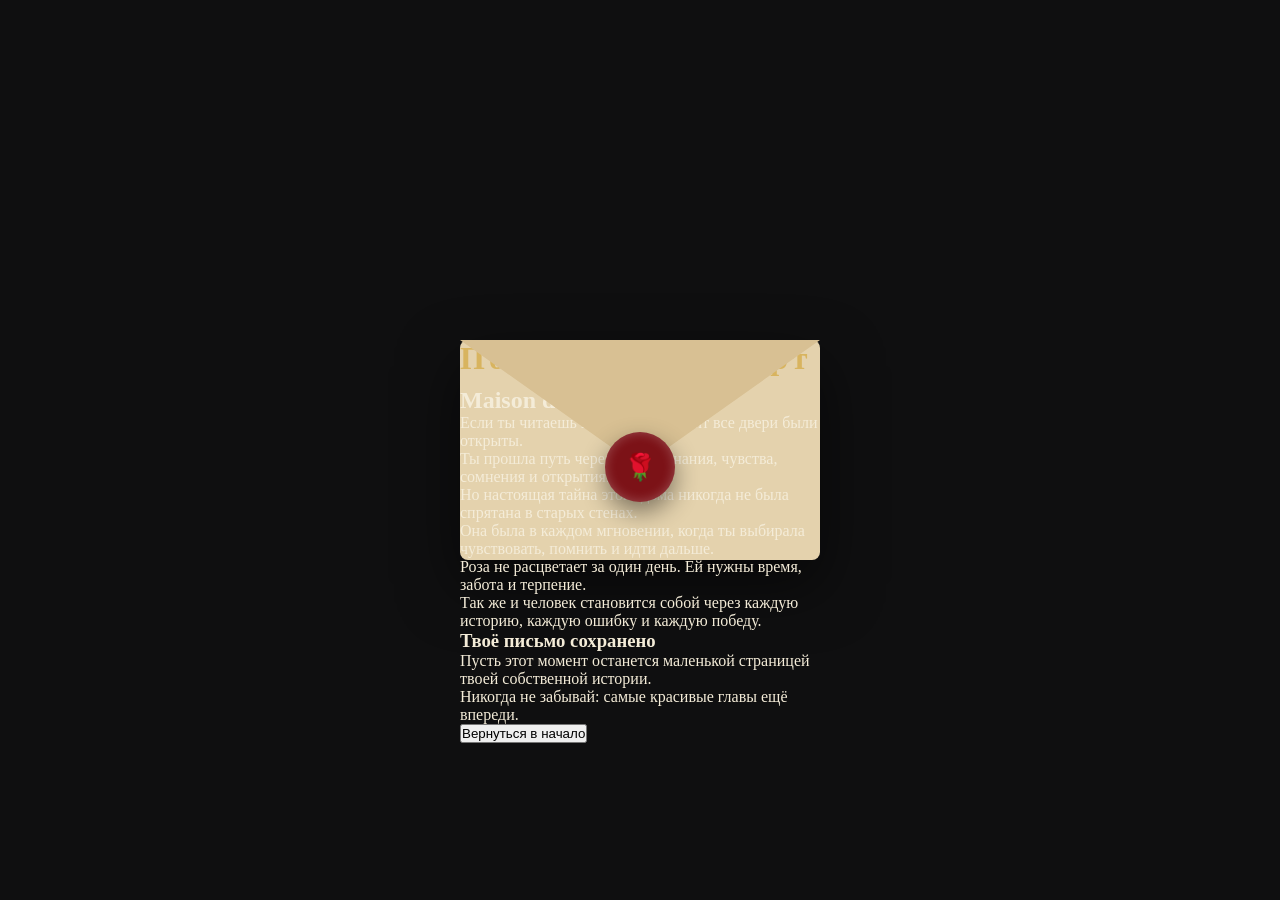
==== final.html @ a85704d3 "Create final.html" ====
<!DOCTYPE html>
<html lang="ru">
<head>
    <meta charset="UTF-8">
    <meta name="viewport" content="width=device-width, initial-scale=1.0">

    <title>Maison de la Rose Noire | Финальное письмо</title>

    <link rel="stylesheet" href="css/missions.css">
</head>

<body>

<div class="mission-wrapper">

    <div class="envelope final-envelope">


        <div class="seal">
            🌹
        </div>


        <div class="paper">


            <h1>Последний конверт</h1>

            <div class="divider"></div>


            <h2>Maison de la Rose Noire</h2>


            <p>
                Если ты читаешь это письмо,
                значит все двери были открыты.
            </p>

            <p>
                Ты прошла путь через воспоминания,
                чувства, сомнения и открытия.
            </p>

            <p>
                Но настоящая тайна этого дома
                никогда не была спрятана в старых стенах.
            </p>

            <p>
                Она была в каждом мгновении,
                когда ты выбирала чувствовать,
                помнить и идти дальше.
            </p>


            <p>
                Роза не расцветает за один день.
                Ей нужны время, забота и терпение.
            </p>

            <p>
                Так же и человек становится собой
                через каждую историю,
                каждую ошибку и каждую победу.
            </p>


            <div class="final-message">

                <h3>Твоё письмо сохранено</h3>

                <p>
                    Пусть этот момент останется
                    маленькой страницей твоей собственной истории.
                </p>

                <p>
                    Никогда не забывай:
                    самые красивые главы ещё впереди.
                </p>

            </div>


            <button class="open-letter" onclick="restartJourney()">
                Вернуться в начало
            </button>


        </div>


    </div>


</div>


<script src="js/missions.js"></script>

</body>
</html>
---- css/missions.css ----
/* ---------- Общие настройки ---------- */

*{
    margin:0;
    padding:0;
    box-sizing:border-box;
}

body{

    font-family: "Georgia", serif;

    background:#0f0f10;

    color:#f4ecd8;

    min-height:100vh;

    display:flex;

    justify-content:center;

    align-items:center;

    overflow-x:hidden;
}

/* ---------- Фон ---------- */

.background{

    position:fixed;

    inset:0;

    background:
    radial-gradient(circle at center,#26221c 0%,#131313 45%,#090909 100%);

    z-index:-2;
}

/* ---------- Контейнер ---------- */

.container{

    width:min(90%,700px);

    text-align:center;

    padding:40px 20px;
}

/* ---------- Заголовок ---------- */

h1{

    color:#d8b45f;

    letter-spacing:4px;

    font-size:2rem;

    margin-bottom:10px;
}

.subtitle{

    color:#b9b1a0;

    margin-bottom:35px;

    text-transform:uppercase;

    letter-spacing:2px;
}

/* ---------- Конверт ---------- */

.envelope{

    width:360px;

    height:220px;

    margin:auto;

    background:#e4d2ad;

    border-radius:8px;

    position:relative;

    box-shadow:
    0 25px 60px rgba(0,0,0,.55);

    transition:.6s;
}

/* верхняя крышка */

.envelope::before{

    content:"";

    position:absolute;

    left:0;

    top:0;

    width:100%;

    height:100%;

    background:#d8c093;

    clip-path:polygon(0 0,100% 0,50% 58%);

}

/* ---------- Печать ---------- */

.seal{

    position:absolute;

    left:50%;

    top:92px;

    transform:translateX(-50%);

    width:70px;

    height:70px;

    border-radius:50%;

    background:#7c1217;

    color:white;

    display:flex;

    justify-content:center;

    align-items:center;

    font-size:26px;

    box-shadow:
    inset 0 0 12px rgba(255,255,255,.25),
    0 10px 25px rgba(0,0,0,.45);

    z-index:5;
}

/* ---------- Кнопка ---------- */

#openBtn{

    position:absolute;

    bottom:-70px;

    left:50%;

    transform:translateX(-50%);

    padding:14px 34px;

    border:none;

    border-radius:40px;

    cursor:pointer;

    background:#b89143;

    color:white;

    font-size:17px;

    transition:.3s;
}

#openBtn:hover{

    background:#d2ad63;

    transform:translateX(-50%) scale(1.05);
}

/* ---------- Письмо ---------- */

.letter{

    display:none;

    margin-top:90px;

    background:linear-gradient(
        180deg,
        #f8efd8 0%,
        #f1e4c3 100%
    );

    color:#2e261d;

    padding:60px;

    border:2px solid #c8a764;

    border-radius:8px;

    box-shadow:
        0 25px 70px rgba(0,0,0,.55),
        inset 0 0 25px rgba(255,255,255,.35);

    text-align:left;

    position:relative;

    overflow:hidden;

}

.letter h2{

    text-align:center;

    color:#7d1b23;

    margin-bottom:20px;
}

blockquote{

    font-style:italic;

    text-align:center;

    margin-bottom:30px;

    color:#555;
}

.letter h3{

    margin-top:25px;

    color:#7d1b23;
}

.letter ul{

    margin:15px 0 0 25px;

    line-height:1.8;
}

.letter p{

    line-height:1.8;
}

/* ---------- Кнопка ---------- */

#acceptBtn{

    margin:40px auto 0;

    display:block;

    padding:14px 34px;

    border:none;

    border-radius:40px;

    background:#7c1217;

    color:white;

    cursor:pointer;

    font-size:16px;

    transition:.3s;
}

#acceptBtn:hover{

    background:#a81d28;
}

/* ---------- Телефон ---------- */

@media(max-width:700px){

.envelope{

width:290px;

height:180px;

}

.letter{

padding:25px;

}

h1{

font-size:1.6rem;

}

}
.nextMission{

display:inline-block;

margin-top:40px;

padding:16px 36px;

background:#b89143;

color:white;

text-decoration:none;

border-radius:40px;

transition:.3s;

font-size:18px;

}

.nextMission:hover{

background:#d5b46c;

transform:scale(1.05);

}
/* ==========================
   Уголки письма
========================== */

.letter{
    position:relative;
    overflow:hidden;
}

.corner{

    position:absolute;

    width:45px;

    height:45px;

    border:2px solid #b89143;

}

.top-left{

    top:15px;
    left:15px;

    border-right:none;
    border-bottom:none;

}

.top-right{

    top:15px;
    right:15px;

    border-left:none;
    border-bottom:none;

}

.bottom-left{

    bottom:15px;
    left:15px;

    border-right:none;
    border-top:none;

}

.bottom-right{

    bottom:15px;
    right:15px;

    border-left:none;
    border-top:none;

}
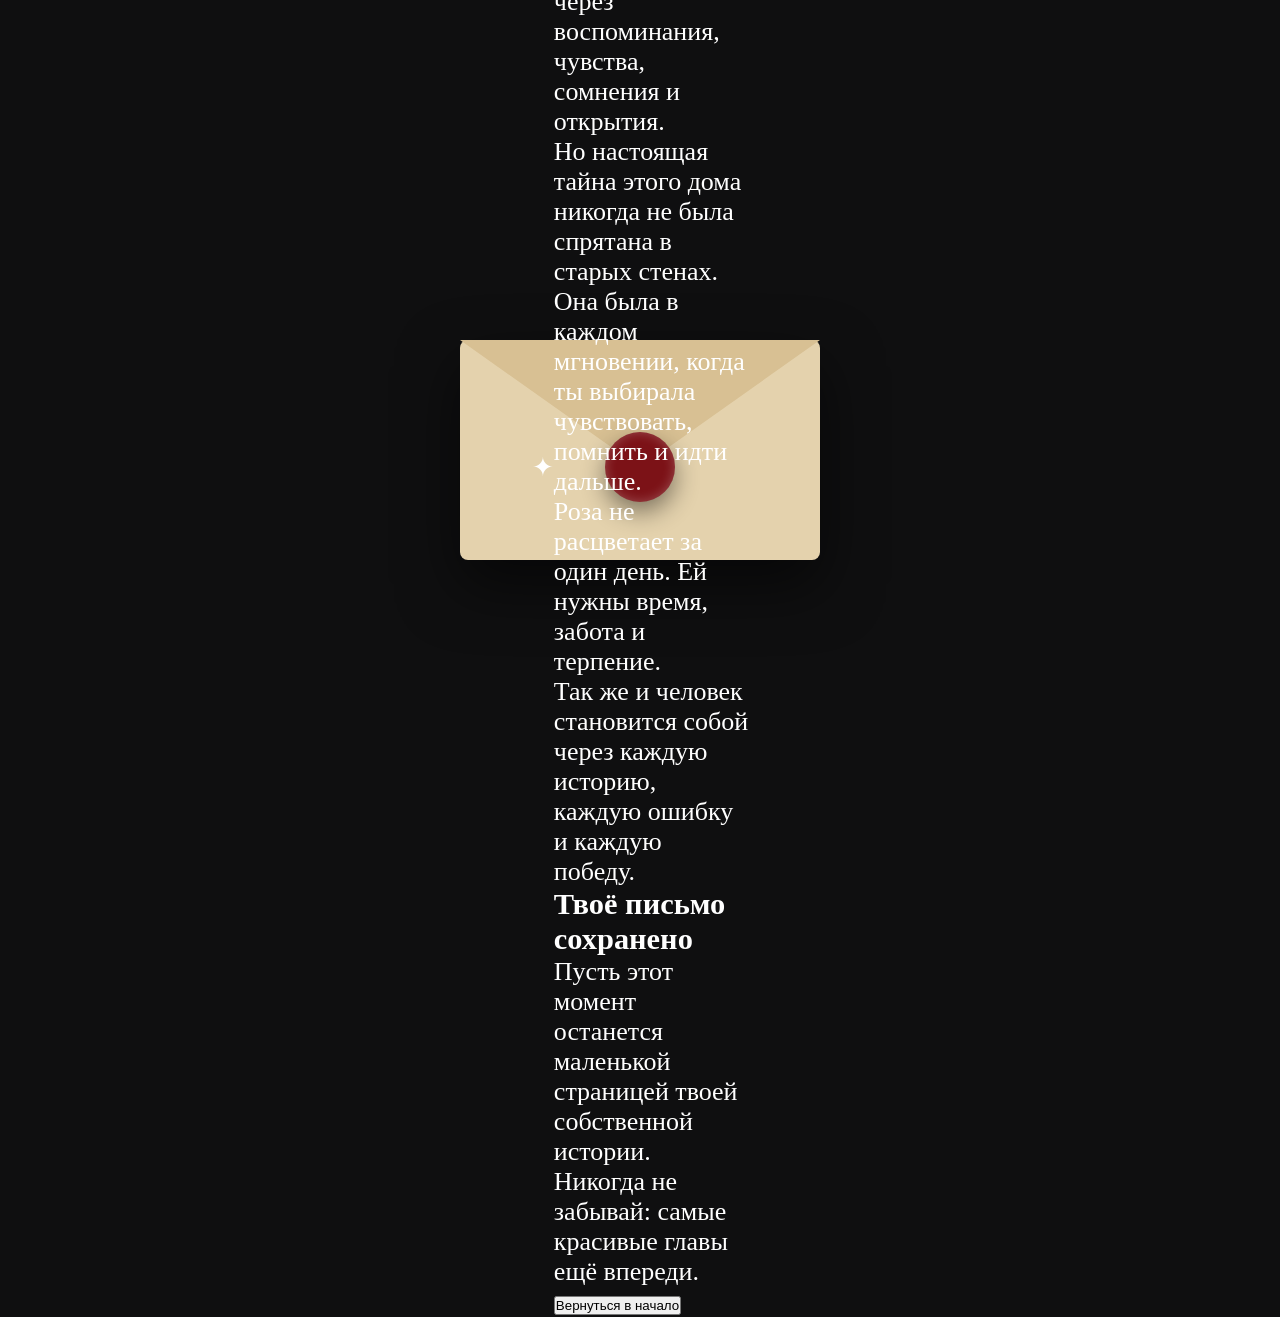
==== commit d8f7fd4f: "Update final.html" ====
--- a/final.html
+++ b/final.html
@@ -16,11 +16,10 @@
     <div class="envelope final-envelope">
 
 
-        <div class="seal">
-            🌹
-        </div>
-
-
+    <div class="seal">
+    <div class="wax-seal">
+        <span>✦</span>
+    </div>
         <div class="paper">
 
 
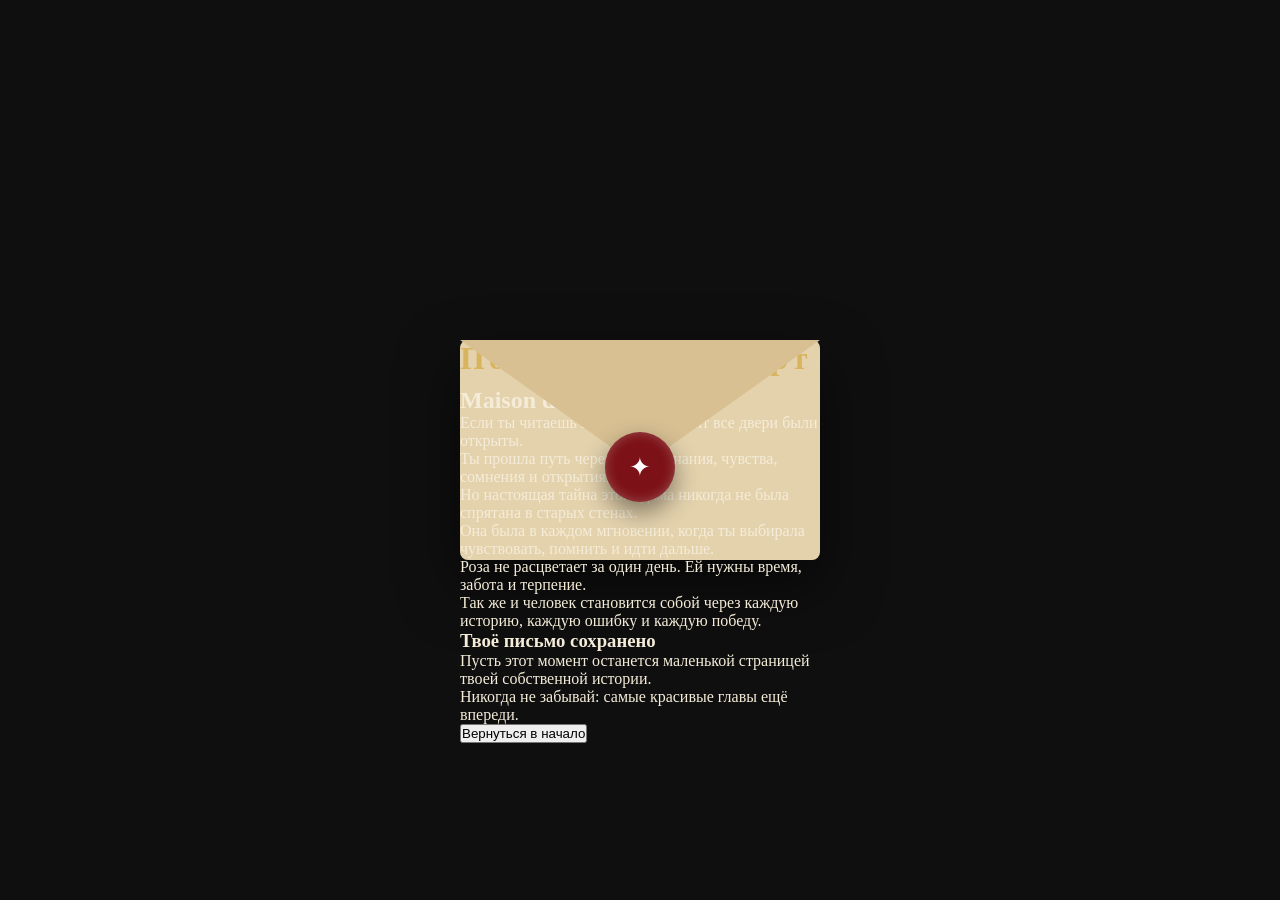
==== commit 4abc1f42: "Update final.html" ====
--- a/final.html
+++ b/final.html
@@ -20,6 +20,7 @@
     <div class="wax-seal">
         <span>✦</span>
     </div>
+        </div>
         <div class="paper">
 
 
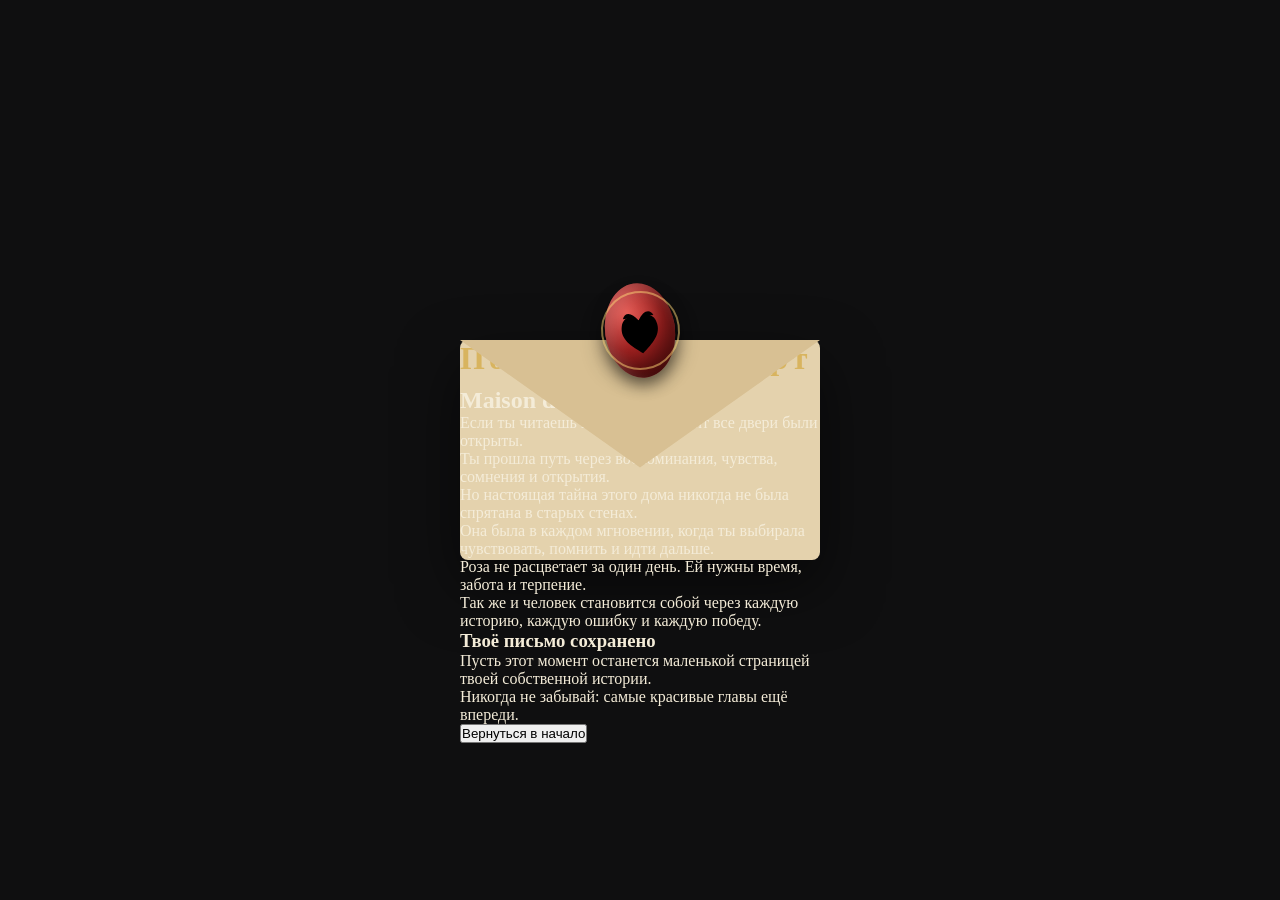
==== commit 507487db: "Update final.html" ====
--- a/final.html
+++ b/final.html
@@ -17,9 +17,31 @@
 
 
     <div class="seal">
-    <div class="wax-seal">
-        <span>✦</span>
-    </div>
+   <div class="wax-seal">
+
+    <svg class="seal-emblem" viewBox="0 0 100 100">
+
+        <path d="M50 82
+        C35 70,20 58,25 40
+        C28 28,40 25,50 35
+        C60 25,72 28,75 40
+        C80 58,65 70,50 82Z"
+        />
+
+        <path d="M50 35
+        C42 22,32 20,28 30
+        C45 28,50 45,50 55
+        C50 45,55 28,72 30
+        C68 20,58 22,50 35Z"
+        />
+
+        <path d="M50 82
+        L50 60"
+        />
+
+    </svg>
+
+</div>
         </div>
         <div class="paper">
 
--- a/css/missions.css
+++ b/css/missions.css
@@ -408,3 +408,91 @@
     border-top:none;
 
 }
+/* =========================
+   Сургучная печать
+========================= */
+
+.seal {
+    position: absolute;
+    top: -45px;
+    right: 40px;
+    z-index: 5;
+}
+
+
+.wax-seal {
+    width: 95px;
+    height: 95px;
+
+    background:
+        radial-gradient(
+            circle at 35% 30%,
+            #e35b55,
+            #9d201f 45%,
+            #5d0d0d 90%
+        );
+
+    border-radius: 50%;
+
+    display: flex;
+    align-items: center;
+    justify-content: center;
+
+    box-shadow:
+        inset 8px 8px 15px rgba(255,255,255,0.15),
+        inset -10px -12px 20px rgba(0,0,0,0.35),
+        0 8px 15px rgba(0,0,0,0.45);
+
+    transform: rotate(-8deg);
+
+    animation: sealAppear 1.5s ease forwards;
+}
+
+
+.wax-seal::before {
+
+    content: "";
+
+    position: absolute;
+
+    width: 75px;
+    height: 75px;
+
+    border-radius: 50%;
+
+    border: 2px solid rgba(255,215,120,0.5);
+
+}
+
+
+.wax-seal span {
+
+    color: rgba(255,220,150,0.9);
+
+    font-size: 38px;
+
+    text-shadow:
+        0 2px 3px rgba(0,0,0,0.5);
+
+}
+
+
+/* появление печати */
+
+@keyframes sealAppear {
+
+    from {
+        opacity:0;
+        transform:
+            scale(0.5)
+            rotate(-20deg);
+    }
+
+    to {
+        opacity:1;
+        transform:
+            scale(1)
+            rotate(-8deg);
+    }
+
+}
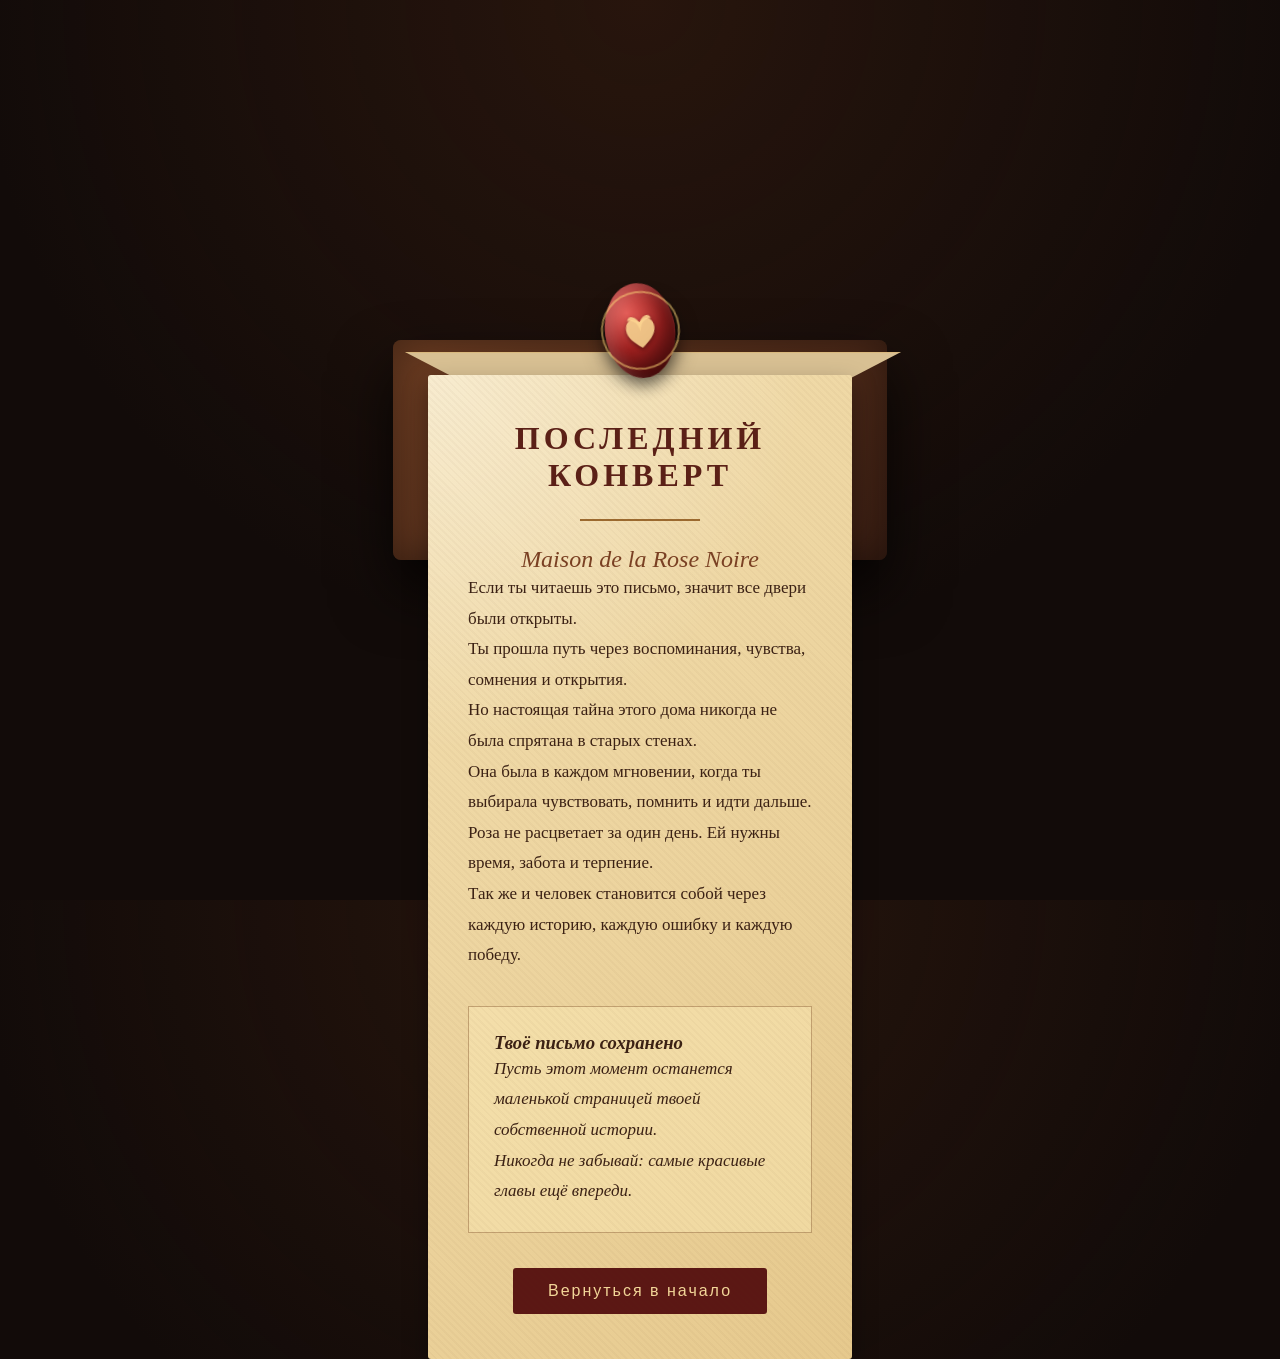
==== commit 10e27ff4: "Update final.html" ====
--- a/final.html
+++ b/final.html
@@ -122,4 +122,14 @@
 <script src="js/missions.js"></script>
 
 </body>
+    <div class="ambient">
+
+    <span></span>
+    <span></span>
+    <span></span>
+    <span></span>
+    <span></span>
+    <span></span>
+
+</div>
 </html>
--- a/css/missions.css
+++ b/css/missions.css
@@ -465,14 +465,21 @@
 }
 
 
-.wax-seal span {
-
-    color: rgba(255,220,150,0.9);
-
-    font-size: 38px;
-
-    text-shadow:
-        0 2px 3px rgba(0,0,0,0.5);
+/* Герб внутри сургучной печати */
+
+.seal-emblem {
+
+    width: 55px;
+    height: 55px;
+
+    fill: rgba(255,220,150,0.9);
+
+    filter:
+        drop-shadow(
+            0 2px 2px rgba(0,0,0,0.45)
+        );
+
+    opacity: 0.95;
 
 }
 
@@ -496,3 +503,347 @@
     }
 
 }
+/* =================================
+   Винтажный конверт Maison de la Rose Noire
+================================= */
+
+
+body {
+
+    background:
+        radial-gradient(
+            circle at top,
+            rgba(80,40,20,0.35),
+            transparent 60%
+        ),
+        #120b09;
+
+    min-height:100vh;
+
+}
+
+
+/* общий контейнер */
+
+.mission-wrapper {
+
+    min-height:100vh;
+
+    display:flex;
+
+    justify-content:center;
+
+    align-items:center;
+
+    padding:60px 20px;
+
+}
+
+
+/* конверт */
+
+.envelope {
+
+    position:relative;
+
+    width:520px;
+
+    max-width:95%;
+
+    padding:35px;
+
+    background:
+
+        linear-gradient(
+            135deg,
+            #6d3d22,
+            #3a1e13
+        );
+
+
+    border-radius:8px;
+
+
+    box-shadow:
+
+        0 30px 60px rgba(0,0,0,0.75),
+
+        inset 0 0 40px rgba(0,0,0,0.4);
+
+
+    animation: envelopeAppear 1.2s ease;
+
+}
+
+
+
+/* эффект краёв конверта */
+
+.envelope::before {
+
+    content:"";
+
+    position:absolute;
+
+    inset:12px;
+
+    border:
+
+        1px solid
+
+        rgba(218,170,85,0.35);
+
+
+    pointer-events:none;
+
+}
+
+
+
+/* бумага внутри */
+
+.paper {
+
+    position:relative;
+
+    background:
+
+        radial-gradient(
+            circle at top left,
+            rgba(255,255,255,0.4),
+            transparent 35%
+        ),
+
+        linear-gradient(
+            135deg,
+            #f3dfb0,
+            #e6c98d
+        );
+
+
+    padding:45px 40px;
+
+
+    color:#3b2114;
+
+
+    border-radius:3px;
+
+
+    box-shadow:
+
+        0 10px 25px rgba(0,0,0,0.35);
+
+
+    overflow:hidden;
+
+}
+
+
+
+/* старая фактура бумаги */
+
+.paper::before {
+
+    content:"";
+
+    position:absolute;
+
+    inset:0;
+
+
+    background:
+
+        repeating-linear-gradient(
+            45deg,
+            rgba(90,50,20,0.03),
+            rgba(90,50,20,0.03) 2px,
+            transparent 2px,
+            transparent 5px
+        );
+
+
+    pointer-events:none;
+
+}
+
+
+
+/* заголовки */
+
+.paper h1 {
+
+    font-family:
+        "Times New Roman",
+        serif;
+
+
+    text-align:center;
+
+
+    letter-spacing:4px;
+
+
+    text-transform:uppercase;
+
+
+    color:#5b2017;
+
+}
+
+
+.paper h2 {
+
+    text-align:center;
+
+
+    font-style:italic;
+
+
+    font-weight:normal;
+
+
+    color:#7a4023;
+
+
+}
+
+
+
+/* разделитель */
+
+.divider {
+
+    width:120px;
+
+    height:2px;
+
+
+    margin:25px auto;
+
+
+    background:#9c6a2f;
+
+}
+
+
+
+/* текст письма */
+
+.paper p {
+
+    line-height:1.8;
+
+    font-size:17px;
+
+}
+
+
+
+/* блок задания */
+
+.mission-task,
+.final-message {
+
+    margin-top:35px;
+
+    padding:25px;
+
+
+    border:
+
+    1px solid
+
+    rgba(120,70,30,0.4);
+
+
+    background:
+
+    rgba(255,240,190,0.35);
+
+
+    font-style:italic;
+
+}
+
+
+
+/* кнопка */
+
+.open-letter {
+
+    display:block;
+
+
+    margin:35px auto 0;
+
+
+    padding:14px 35px;
+
+
+    border:none;
+
+
+    cursor:pointer;
+
+
+    background:#5b1714;
+
+
+    color:#f4d89a;
+
+
+    font-size:16px;
+
+
+    letter-spacing:2px;
+
+
+    border-radius:3px;
+
+
+    transition:.3s;
+
+}
+
+
+.open-letter:hover {
+
+    transform:translateY(-3px);
+
+
+    box-shadow:
+
+    0 8px 15px rgba(0,0,0,.4);
+
+}
+
+
+
+/* появление */
+
+@keyframes envelopeAppear {
+
+
+    from {
+
+        opacity:0;
+
+        transform:
+        translateY(40px)
+        scale(.95);
+
+    }
+
+
+    to {
+
+        opacity:1;
+
+        transform:
+        translateY(0)
+        scale(1);
+
+    }
+
+}
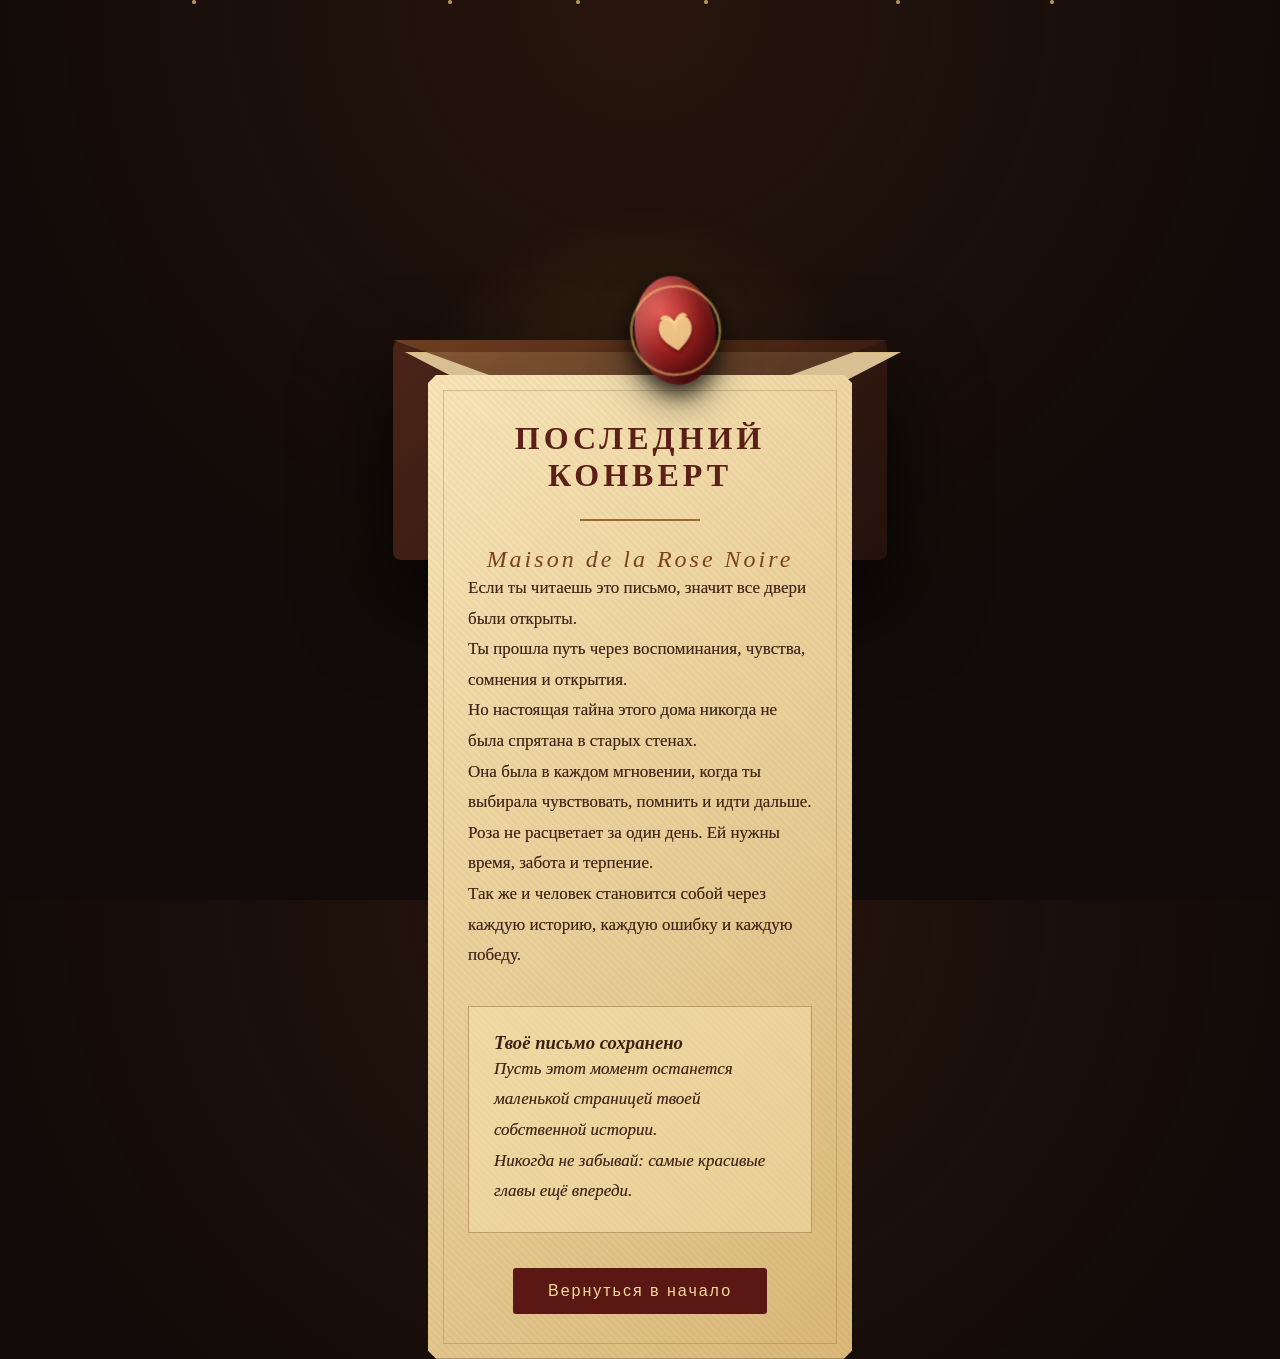
==== commit 4bf0ed62: "Update final.html" ====
--- a/final.html
+++ b/final.html
@@ -10,39 +10,47 @@
 </head>
 
 <body>
+    <div class="ambient">
+
+    <span></span>
+    <span></span>
+    <span></span>
+    <span></span>
+    <span></span>
+    <span></span>
+
+</div>
 
 <div class="mission-wrapper">
 
     <div class="envelope final-envelope">
 
 
-    <div class="seal">
-   <div class="wax-seal">
+<div class="seal" onclick="openSeal(this)">
 
-    <svg class="seal-emblem" viewBox="0 0 100 100">
+    <div class="wax-seal">
 
-        <path d="M50 82
-        C35 70,20 58,25 40
-        C28 28,40 25,50 35
-        C60 25,72 28,75 40
-        C80 58,65 70,50 82Z"
-        />
+        <svg class="seal-emblem" viewBox="0 0 100 100">
 
-        <path d="M50 35
-        C42 22,32 20,28 30
-        C45 28,50 45,50 55
-        C50 45,55 28,72 30
-        C68 20,58 22,50 35Z"
-        />
+            <path d="M50 82
+            C35 70,20 58,25 40
+            C28 28,40 25,50 35
+            C60 25,72 28,75 40
+            C80 58,65 70,50 82Z"/>
 
-        <path d="M50 82
-        L50 60"
-        />
+            <path d="M50 35
+            C42 22,32 20,28 30
+            C45 28,50 45,50 55
+            C50 45,55 28,72 30
+            C68 20,58 22,50 35Z"/>
 
-    </svg>
+            <path d="M50 82 L50 60"/>
+
+        </svg>
+
+    </div>
 
 </div>
-        </div>
         <div class="paper">
 
 
@@ -122,14 +130,4 @@
 <script src="js/missions.js"></script>
 
 </body>
-    <div class="ambient">
-
-    <span></span>
-    <span></span>
-    <span></span>
-    <span></span>
-    <span></span>
-    <span></span>
-
-</div>
 </html>
--- a/css/missions.css
+++ b/css/missions.css
@@ -605,7 +605,9 @@
 .paper {
 
     position:relative;
-
+    animation: letterReveal 1.5s ease forwards;
+    animation-delay: .5s;
+    opacity:0;
     background:
 
         radial-gradient(
@@ -730,14 +732,23 @@
 
 /* текст письма */
 
-.paper p {
+  .paper p {
 
     line-height:1.8;
 
     font-size:17px;
 
-}
-
+
+    color:
+
+    #40261a;
+
+
+    text-shadow:
+
+    0 0 0.3px rgba(40,20,10,.5);
+
+}
 
 
 /* блок задания */
@@ -847,3 +858,606 @@
     }
 
 }
+/* =================================
+   Атмосфера старого особняка
+================================= */
+
+
+/* мягкий свет вокруг письма */
+
+.mission-wrapper::before {
+
+    content:"";
+
+    position:fixed;
+
+    width:500px;
+
+    height:500px;
+
+    background:
+
+    radial-gradient(
+        circle,
+        rgba(255,190,90,0.15),
+        transparent 70%
+    );
+
+
+    top:50%;
+
+    left:50%;
+
+
+    transform:
+    translate(-50%,-50%);
+
+
+    pointer-events:none;
+
+
+    animation:candleGlow 5s infinite alternate;
+
+}
+
+
+
+@keyframes candleGlow {
+
+
+    from {
+
+        opacity:.5;
+
+        transform:
+        translate(-50%,-50%)
+        scale(.9);
+
+    }
+
+
+    to {
+
+        opacity:1;
+
+        transform:
+        translate(-50%,-50%)
+        scale(1.1);
+
+    }
+
+}
+
+
+
+
+
+/* частицы пыли */
+
+.ambient {
+
+    position:fixed;
+
+    inset:0;
+
+    overflow:hidden;
+
+    pointer-events:none;
+
+    z-index:1;
+
+}
+
+
+
+.ambient span {
+
+    position:absolute;
+
+
+    width:4px;
+
+    height:4px;
+
+
+    background:
+
+    rgba(255,215,140,.7);
+
+
+    border-radius:50%;
+
+
+    animation:
+    dustFloat
+    linear
+    infinite;
+
+
+}
+
+
+
+.ambient span:nth-child(1){
+
+    left:15%;
+
+    animation-duration:12s;
+
+}
+
+
+.ambient span:nth-child(2){
+
+    left:35%;
+
+    animation-duration:16s;
+
+}
+
+
+.ambient span:nth-child(3){
+
+    left:55%;
+
+    animation-duration:14s;
+
+}
+
+
+.ambient span:nth-child(4){
+
+    left:70%;
+
+    animation-duration:18s;
+
+}
+
+
+.ambient span:nth-child(5){
+
+    left:82%;
+
+    animation-duration:11s;
+
+}
+
+
+.ambient span:nth-child(6){
+
+    left:45%;
+
+    animation-duration:20s;
+
+}
+
+
+
+
+@keyframes dustFloat {
+
+
+    from {
+
+        transform:
+
+        translateY(100vh)
+        scale(.5);
+
+
+        opacity:0;
+
+    }
+
+
+    20% {
+
+        opacity:1;
+
+    }
+
+
+    to {
+
+        transform:
+
+        translateY(-20vh)
+        scale(1.2);
+
+
+        opacity:0;
+
+    }
+
+}
+
+
+
+/* глубина для письма */
+
+.paper {
+
+    z-index:2;
+
+}
+
+
+
+.seal {
+
+    filter:
+
+    drop-shadow(
+    0 10px 15px rgba(0,0,0,.5)
+    );
+
+}
+/* =================================
+   Открытие старого письма
+================================= */
+
+
+@keyframes letterReveal {
+
+    from {
+
+        opacity:0;
+
+        transform:
+
+            translateY(35px)
+            scale(.96);
+
+        filter:
+
+            blur(4px);
+
+    }
+
+
+    to {
+
+        opacity:1;
+
+        transform:
+
+            translateY(0)
+            scale(1);
+
+        filter:
+
+            blur(0);
+
+    }
+
+}
+
+
+
+/* лёгкое движение конверта */
+
+
+.envelope {
+
+    animation:
+
+        envelopeAppear 1.2s ease,
+        envelopeFloat 8s ease-in-out infinite;
+
+}
+
+
+
+@keyframes envelopeFloat {
+
+
+    0% {
+
+        transform:translateY(0);
+
+    }
+
+
+    50% {
+
+        transform:translateY(-6px);
+
+    }
+
+
+    100% {
+
+        transform:translateY(0);
+
+    }
+
+}
+
+
+
+
+/* появление текста внутри письма */
+
+
+.paper h1,
+.paper h2,
+.paper p,
+.mission-task,
+.final-message,
+.open-letter {
+
+
+    animation:
+
+    textAppear 1s ease forwards;
+
+
+    opacity:0;
+
+}
+
+
+.paper h1 {
+
+    animation-delay:1s;
+
+}
+
+
+.paper h2 {
+
+    animation-delay:1.2s;
+
+}
+
+
+.paper p {
+
+    animation-delay:1.4s;
+
+}
+
+
+.mission-task,
+.final-message {
+
+    animation-delay:1.7s;
+
+}
+
+
+.open-letter {
+
+    animation-delay:2s;
+
+}
+
+
+
+@keyframes textAppear {
+
+
+    from {
+
+        opacity:0;
+
+        transform:
+
+        translateY(15px);
+
+    }
+
+
+    to {
+
+        opacity:1;
+
+        transform:
+
+        translateY(0);
+
+    }
+
+}
+/* =================================
+   Декоративные уголки письма
+================================= */
+
+
+.paper::after {
+
+    content:"";
+
+    position:absolute;
+
+    inset:15px;
+
+    border:
+
+        1px solid
+
+        rgba(120,75,30,0.25);
+
+
+    pointer-events:none;
+
+}
+
+
+
+.paper {
+
+    border-radius:2px;
+
+}
+
+
+
+/* уголки */
+
+.paper {
+
+    clip-path:
+
+    polygon(
+        0 8px,
+        8px 0,
+        calc(100% - 8px) 0,
+        100% 8px,
+        100% calc(100% - 8px),
+        calc(100% - 8px) 100%,
+        8px 100%,
+        0 calc(100% - 8px)
+    );
+
+}
+/* название дома */
+
+
+.paper h2 {
+
+    letter-spacing:
+
+    3px;
+
+
+    text-shadow:
+
+    0 1px 0 rgba(255,220,140,.4);
+
+}
+/* =================================
+   Финальный конверт
+================================= */
+
+
+.final-envelope {
+
+    background:
+
+    linear-gradient(
+        135deg,
+        #4b2417,
+        #24110d
+    );
+
+
+    box-shadow:
+
+    0 40px 90px rgba(0,0,0,.85);
+
+}
+
+
+
+.final-envelope .paper {
+
+    background:
+
+    linear-gradient(
+        135deg,
+        #f7e4b7,
+        #d9b878
+    );
+
+}
+
+
+
+.final-envelope .seal {
+
+    transform:
+
+    scale(1.15);
+
+}
+/* =================================
+   Клапан старого конверта
+================================= */
+
+
+.envelope::after {
+
+    content:"";
+
+    position:absolute;
+
+    top:0;
+
+    left:0;
+
+    width:100%;
+
+    height:90px;
+
+
+    background:
+
+    linear-gradient(
+        135deg,
+        rgba(120,70,35,.9),
+        rgba(55,25,15,.95)
+    );
+
+
+    clip-path:
+
+    polygon(
+        0 0,
+        100% 0,
+        50% 100%
+    );
+
+
+    opacity:.9;
+
+
+    z-index:1;
+
+
+    filter:
+
+    drop-shadow(
+        0 8px 10px rgba(0,0,0,.35)
+    );
+
+}
+
+
+
+/* бумага поверх клапана */
+
+.paper {
+
+    position:relative;
+
+    z-index:2;
+
+}
+
+
+
+/* печать поверх всего */
+
+.seal {
+
+    z-index:10;
+
+}
+
+
+
+/* лёгкий блеск на печати */
+
+
+.wax-seal:hover {
+
+    transform:
+
+    rotate(-8deg)
+    scale(1.05);
+
+
+    transition:.4s;
+
+}
